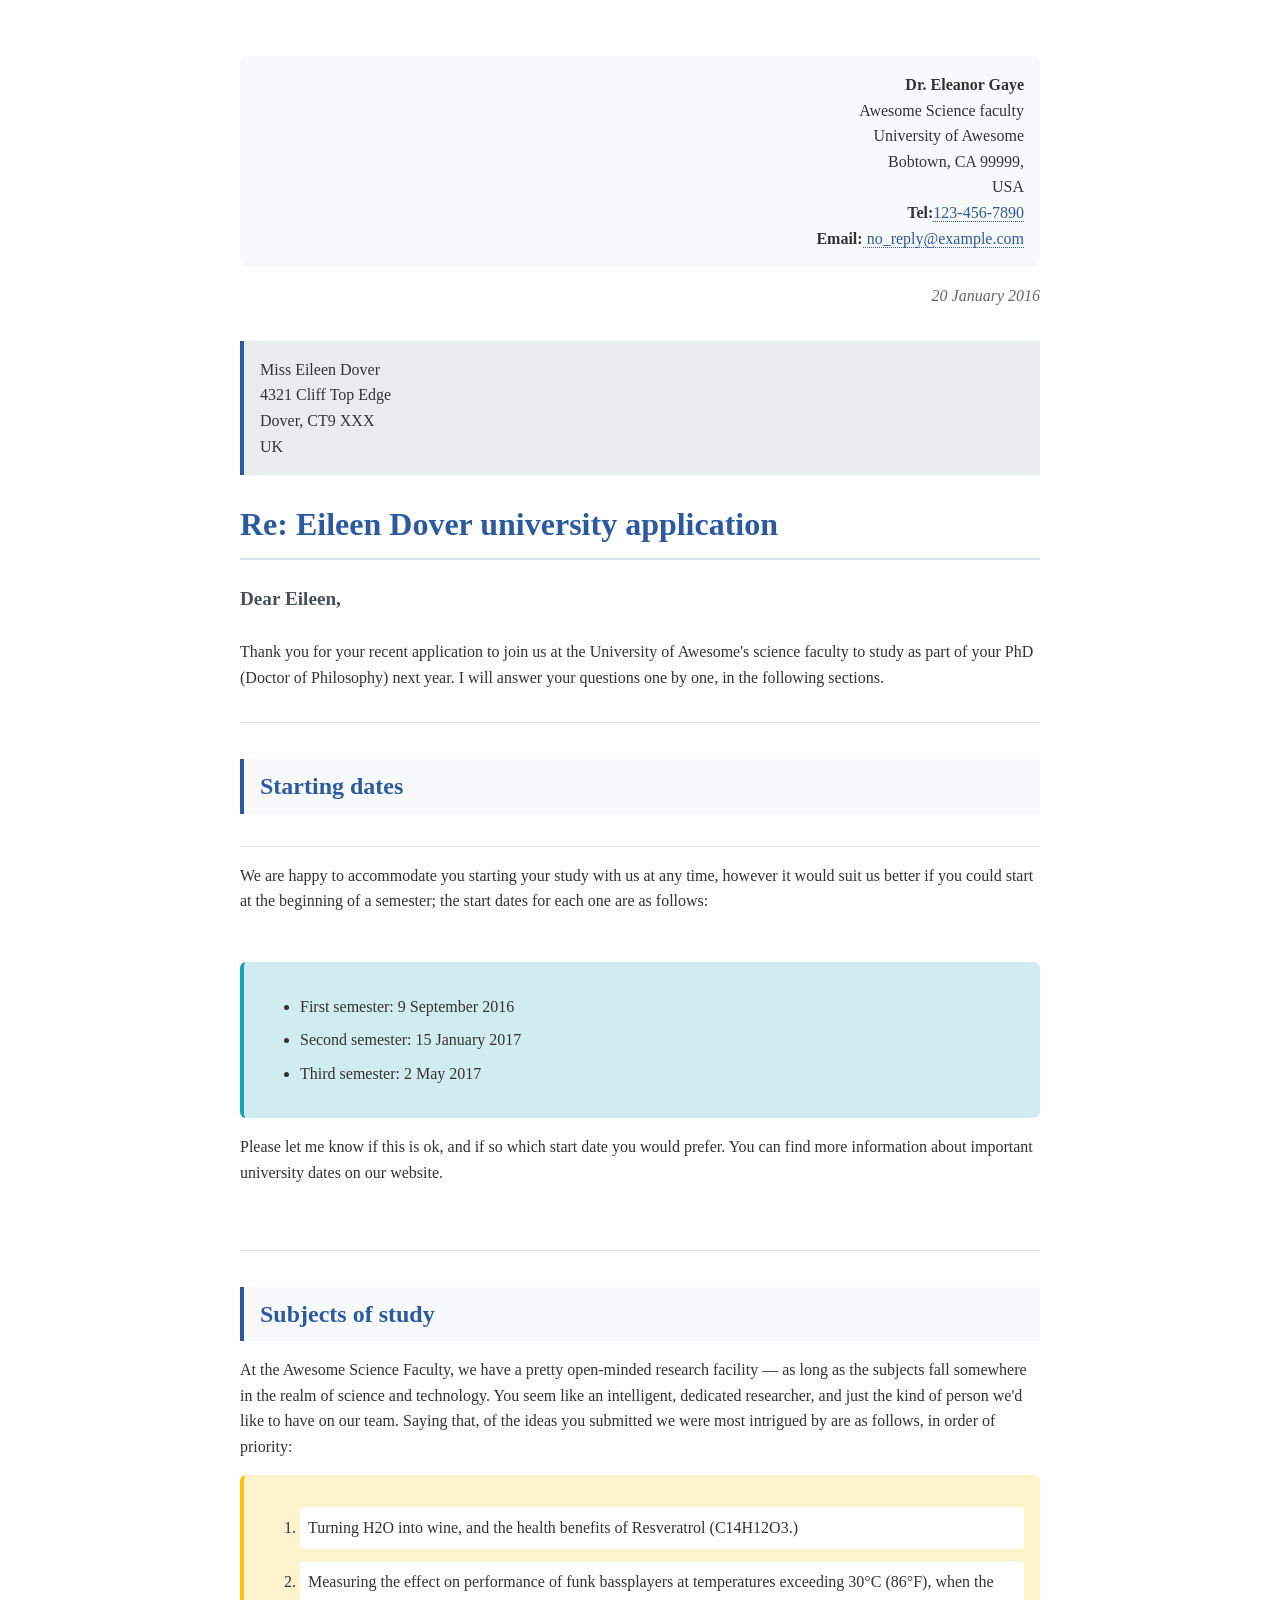
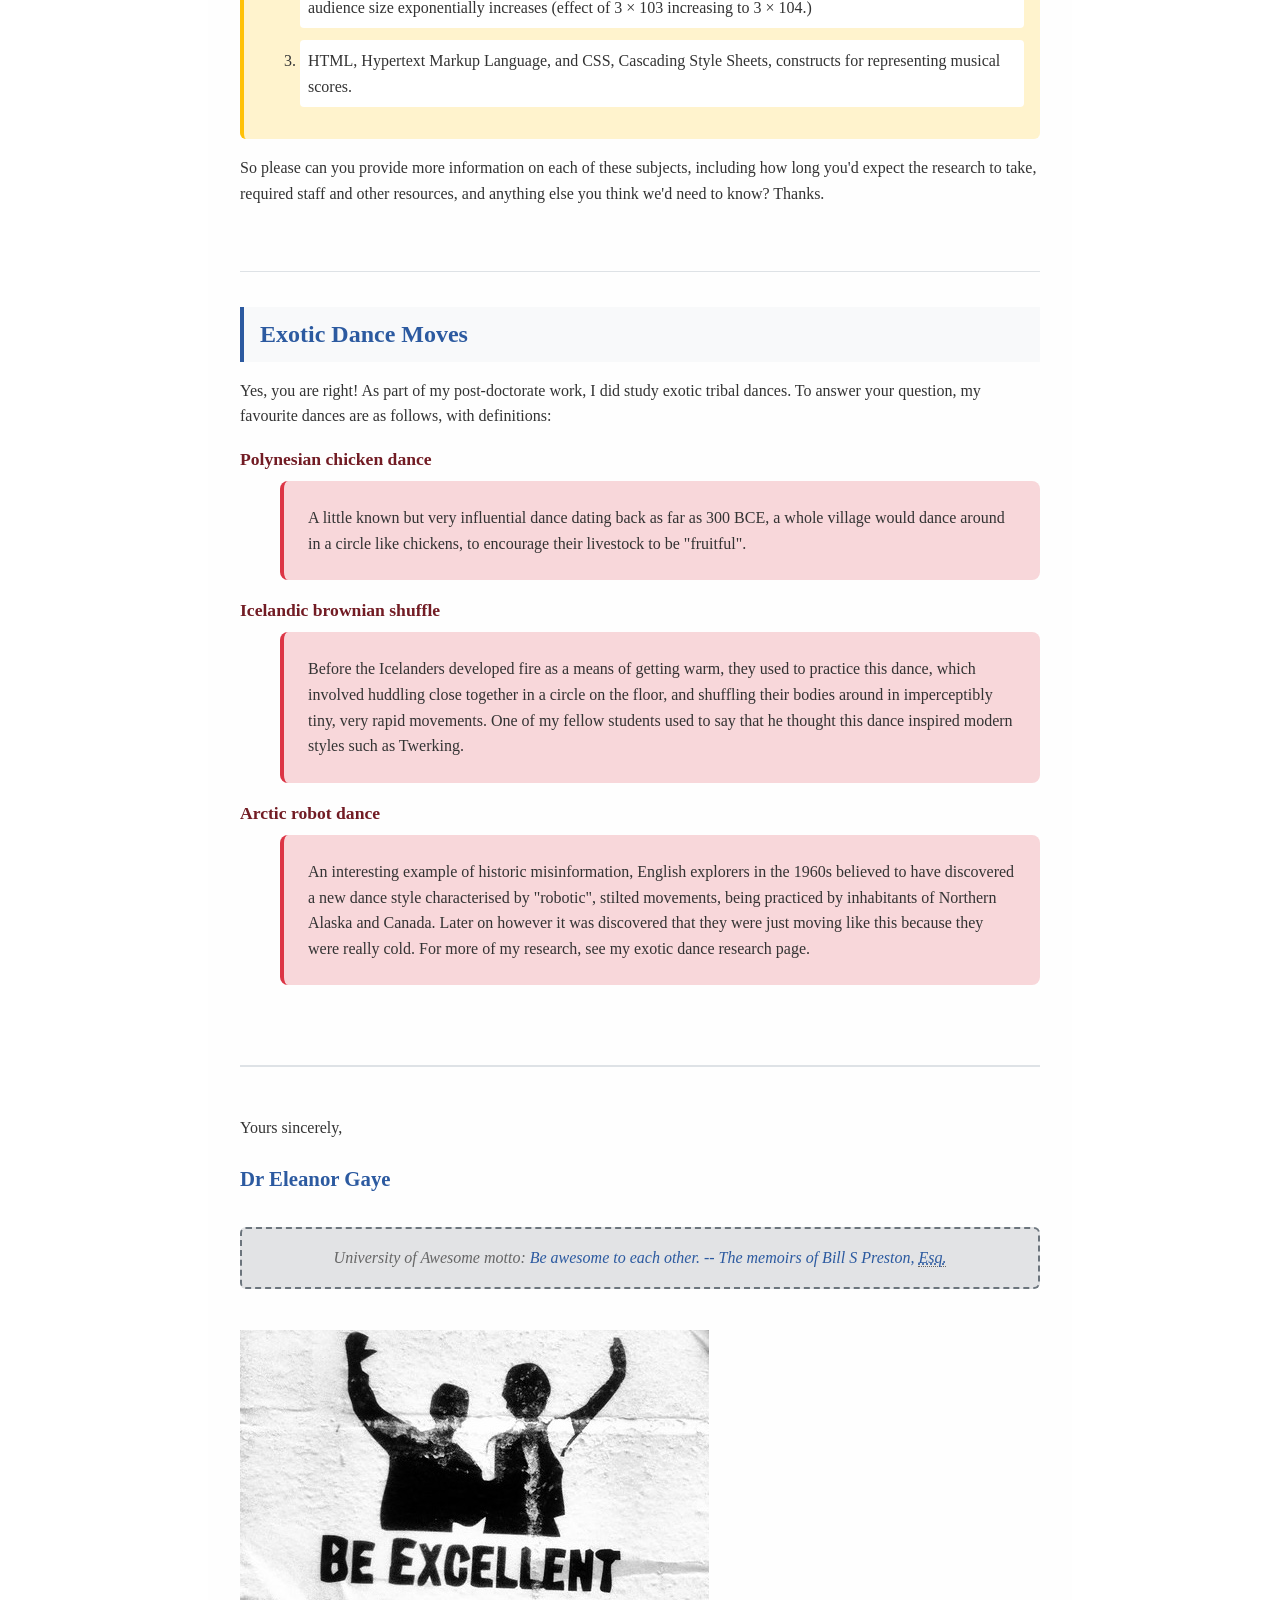
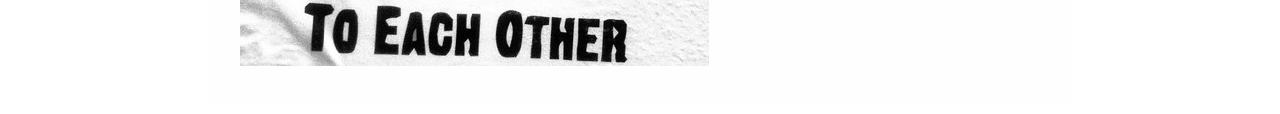
==== smoot-umd/tutorial_1/tutorial_1.html @ cbf552de "Add files via upload" ====
<!DOCTYPE html>
<html lang="en">
    <head>
        <link href="tutorial_1_letter_styles.css" rel="stylesheet" type="text/css">
    <title>Awesome Science Faculty Application</title>
<meta charset="utf-8">
<meta name="author" content="Dr. Eleanor Gaye">    
</head>
<body>
    <div class="letter-document">
<p class="sender-info"><strong>Dr. Eleanor Gaye</strong><br>
Awesome Science faculty<br>
University of Awesome<br>
Bobtown, CA 99999,<br>
USA<br>
<strong>Tel:</strong><a href="tel:123-456-7890" class="letter-link">123-456-7890</a><br>
<strong>Email:</strong><a href="mailto:no_reply@example.com" class="letter-link"> no_reply@example.com</a><br>
</p>
<p class="letter-date">20 January 2016</p>
<p class="recipient-info">
Miss Eileen Dover<br>
4321 Cliff Top Edge<br>
Dover, CT9 XXX<br>
UK
</p>

<h1 class="letter-subject letter-header">Re: Eileen Dover university application</h1>
<p class="letter-greeting letter-paragraph">Dear Eileen,</p>
<p>
Thank you for your recent application to join us at the University of Awesome's science faculty to study as part of your PhD (Doctor of Philosophy) next year. I will answer your questions one by one, in the following sections.
</p>
<div class="content-section">
<h2 class="section-heading">
Starting dates
</h2>
<p class="content-section">We are happy to accommodate you starting your study with us at any time, however it would suit us better if you could start at the beginning of a semester; the start dates for each one are as follows:
</p>
<div class="semester-dates">
<ul>
<li>First semester: 9 September 2016</li>
<li>Second semester: 15 January 2017</li>
<li>Third semester: 2 May 2017</li>
</ul>
</div>
<p>Please let me know if this is ok, and if so which start date you would prefer.
You can find more information about important university dates on our website.</p>
</div>
<div class="content-section">
<h2 class="section-heading">Subjects of study</h2>

<p>At the Awesome Science Faculty, we have a pretty open-minded research facility — as long as the subjects fall somewhere in the realm of science and technology. You seem like an intelligent, dedicated researcher, and just the kind of person we'd like to have on our team. Saying that, of the ideas you submitted we were most intrigued by are as follows, in order of priority:</p>
<div class="priority-list">
<ol>
    <li>Turning H2O into wine, and the health benefits of Resveratrol (C14H12O3.)</li>
    <li>Measuring the effect on performance of funk bassplayers at temperatures exceeding 30°C (86°F), when the audience size exponentially increases (effect of 3 × 103 increasing to 3 × 104.)</li>
    <li>HTML, Hypertext Markup Language, and CSS, Cascading Style Sheets, constructs for representing musical scores.</li>
</ol>
</div>
<p>
    So please can you provide more information on each of these subjects, including how long you'd expect the research to take, required staff and other resources, and anything else you think we'd need to know? Thanks.
</p>
</div>
<div class="content-section">
<h2 class="section-heading">Exotic Dance Moves</h2>
<p>
Yes, you are right! As part of my post-doctorate work, I did study exotic tribal dances. To answer your question, my favourite dances are as follows, with definitions:
</p>
<dl>
    <dt class="dance-term">Polynesian chicken dance</dt>
<dd class="dance-definitions">A little known but very influential dance dating back as far as 300 BCE, a whole village would dance around in a circle like chickens, to encourage their livestock to be "fruitful".
    </dd>
    <dt class="dance-term">Icelandic brownian shuffle</dt>
<dd class="dance-definitions">Before the Icelanders developed fire as a means of getting warm, they used to practice this dance, which involved huddling close together in a circle on the floor, and shuffling their bodies around in imperceptibly tiny, very rapid movements. One of my fellow students used to say that he thought this dance inspired modern styles such as Twerking.
    </dd>
<dt class="dance-term">Arctic robot dance</dt>
<dd class="dance-definitions">An interesting example of historic misinformation, English explorers in the 1960s believed to have discovered a new dance style characterised by "robotic", stilted movements, being practiced by inhabitants of Northern Alaska and Canada. Later on however it was discovered that they were just moving like this because they were really cold.
For more of my research, see my exotic dance research page.</dd>
</dl>
</div>
<div class="letter-closing">
<p>Yours sincerely,</p>

<p class="signature">Dr Eleanor Gaye</p>

<p class="citation university-motto">University of Awesome motto: <span class="inline-quote">Be awesome to each other.</> -- The memoirs of Bill S Preston, <abbr title="Esquire" class="abbreviation">Esq.</abbr></p><br>
<a href="bill-and-ted-image.jpg" target="_blank" width="200" height="100"><img src="bill-and-ted-image.jpg" alt="Bill and Ted image"></a>
</div>
</div>
</body>
</html>
---- smoot-umd/tutorial_1/tutorial_1_letter_styles.css ----
/* =====================================================
   TUTORIAL 2: CSS DETECTIVE CHALLENGE
   =====================================================
   
   Add the correct CSS classes to your HTML 
   letter so it matches this styling specification.
   
   Look at each selector below and figure out what HTML
   elements need which classes to make this work
 
   ===================================================== */

/* DOCUMENT FOUNDATION */
.letter-document {
    max-width: 800px;
    margin: 0 auto;
    padding: 2rem;
    font-family: Georgia, 'Times New Roman', serif;
    line-height: 1.6;
    color: #333;
    background-color: #fefefe;
}

/* LETTER HEADER STYLING */
.letter-header {
    border-bottom: 3px solid #2c5aa0;
    margin-bottom: 2rem;
    padding-bottom: 1rem;
}

.sender-info {
    text-align: right;
    background-color: #f8f9fa;
    padding: 1rem;
    border-radius: 8px;
    margin-bottom: 1rem;
}

.letter-date {
    text-align: right;
    font-style: italic;
    color: #666;
    margin-bottom: 2rem;
}

.recipient-info {
    background-color: #e9ecef;
    padding: 1rem;
    border-left: 4px solid #2c5aa0;
    margin-bottom: 1.5rem;
}

/* MAIN CONTENT STYLING */
.letter-subject {
    color: #2c5aa0;
    border-bottom: 2px solid #dee2e6;
    padding-bottom: 0.5rem;
    margin-bottom: 1.5rem;
}

.letter-greeting {
    font-size: 1.2rem;
    font-weight: bold;
    color: #495057;
}

.letter-paragraph {
    margin: 1.5rem 0;
}

/* SECTION STYLING */
.content-section {
    margin: 2rem 0;
    padding: 1rem 0;
    border-top: 1px solid #dee2e6;
}

.section-heading {
    color: #2c5aa0;
    background-color: #f8f9fa;
    padding: 0.5rem 1rem;
    border-left: 4px solid #2c5aa0;
    margin-bottom: 1rem;
}

/* LIST STYLING */
.priority-list {
    background-color: #fff3cd;
    padding: 1rem;
    border-radius: 6px;
    border-left: 4px solid #ffc107;
}

.priority-list li {
    margin-bottom: 0.75rem;
    padding: 0.5rem;
    background-color: white;
    border-radius: 4px;
}

.semester-dates {
    background-color: #d1ecf1;
    padding: 1rem;
    border-radius: 6px;
    border-left: 4px solid #17a2b8;
}

.semester-dates li {
    margin-bottom: 0.5rem;
    font-weight: 500;
}

/* DEFINITION LIST STYLING */
.dance-definitions {
    background-color: #f8d7da;
    padding: 1.5rem;
    border-radius: 8px;
    border-left: 4px solid #dc3545;
}

.dance-term {
    font-weight: bold;
    color: #721c24;
    font-size: 1.1rem;
    margin-top: 1rem;
    margin-bottom: 0.5rem;
}

.dance-definition {
    margin-left: 1rem;
    padding: 0.75rem;
    background-color: white;
    border-radius: 4px;
    margin-bottom: 1rem;
}

/* LETTER CLOSING */
.letter-closing {
    margin-top: 3rem;
    padding-top: 2rem;
    border-top: 2px solid #dee2e6;
}

.closing-phrase {
    font-style: italic;
    margin-bottom: 2rem;
}

.signature {
    font-size: 1.3rem;
    font-weight: bold;
    color: #2c5aa0;
    margin-bottom: 2rem;
}

.university-motto {
    background-color: #e2e3e5;
    padding: 1rem;
    border-radius: 6px;
    text-align: center;
    font-style: italic;
    border: 2px dashed #6c757d;
}

/* LINK STYLING */
.letter-link {
    color: #2c5aa0;
    text-decoration: none;
    border-bottom: 1px dotted #2c5aa0;
}

.letter-link:focus {
    outline: 2px solid #ffc107;
    outline-offset: 2px;
}

/* EMPHASIS AND FORMATTING */
.abbreviation {
    border-bottom: 1px dotted #666;
    cursor: help;
}

.subscript, .superscript {
    font-size: 0.8em;
}

.emphasis {
    background-color: #fff3cd;
    padding: 0.1rem 0.2rem;
    border-radius: 2px;
}

.citation {
    font-style: italic;
    color: #666;
}

.inline-quote {
    font-style: italic;
    color: #2c5aa0;
}

/* RESPONSIVE DESIGN */
@media (max-width: 600px) {
    .letter-document {
        padding: 1rem;
    }
    
    .sender-info,
    .recipient-info {
        padding: 0.75rem;
    }
    
    .letter-subject {
        font-size: 1.3rem;
    }
}
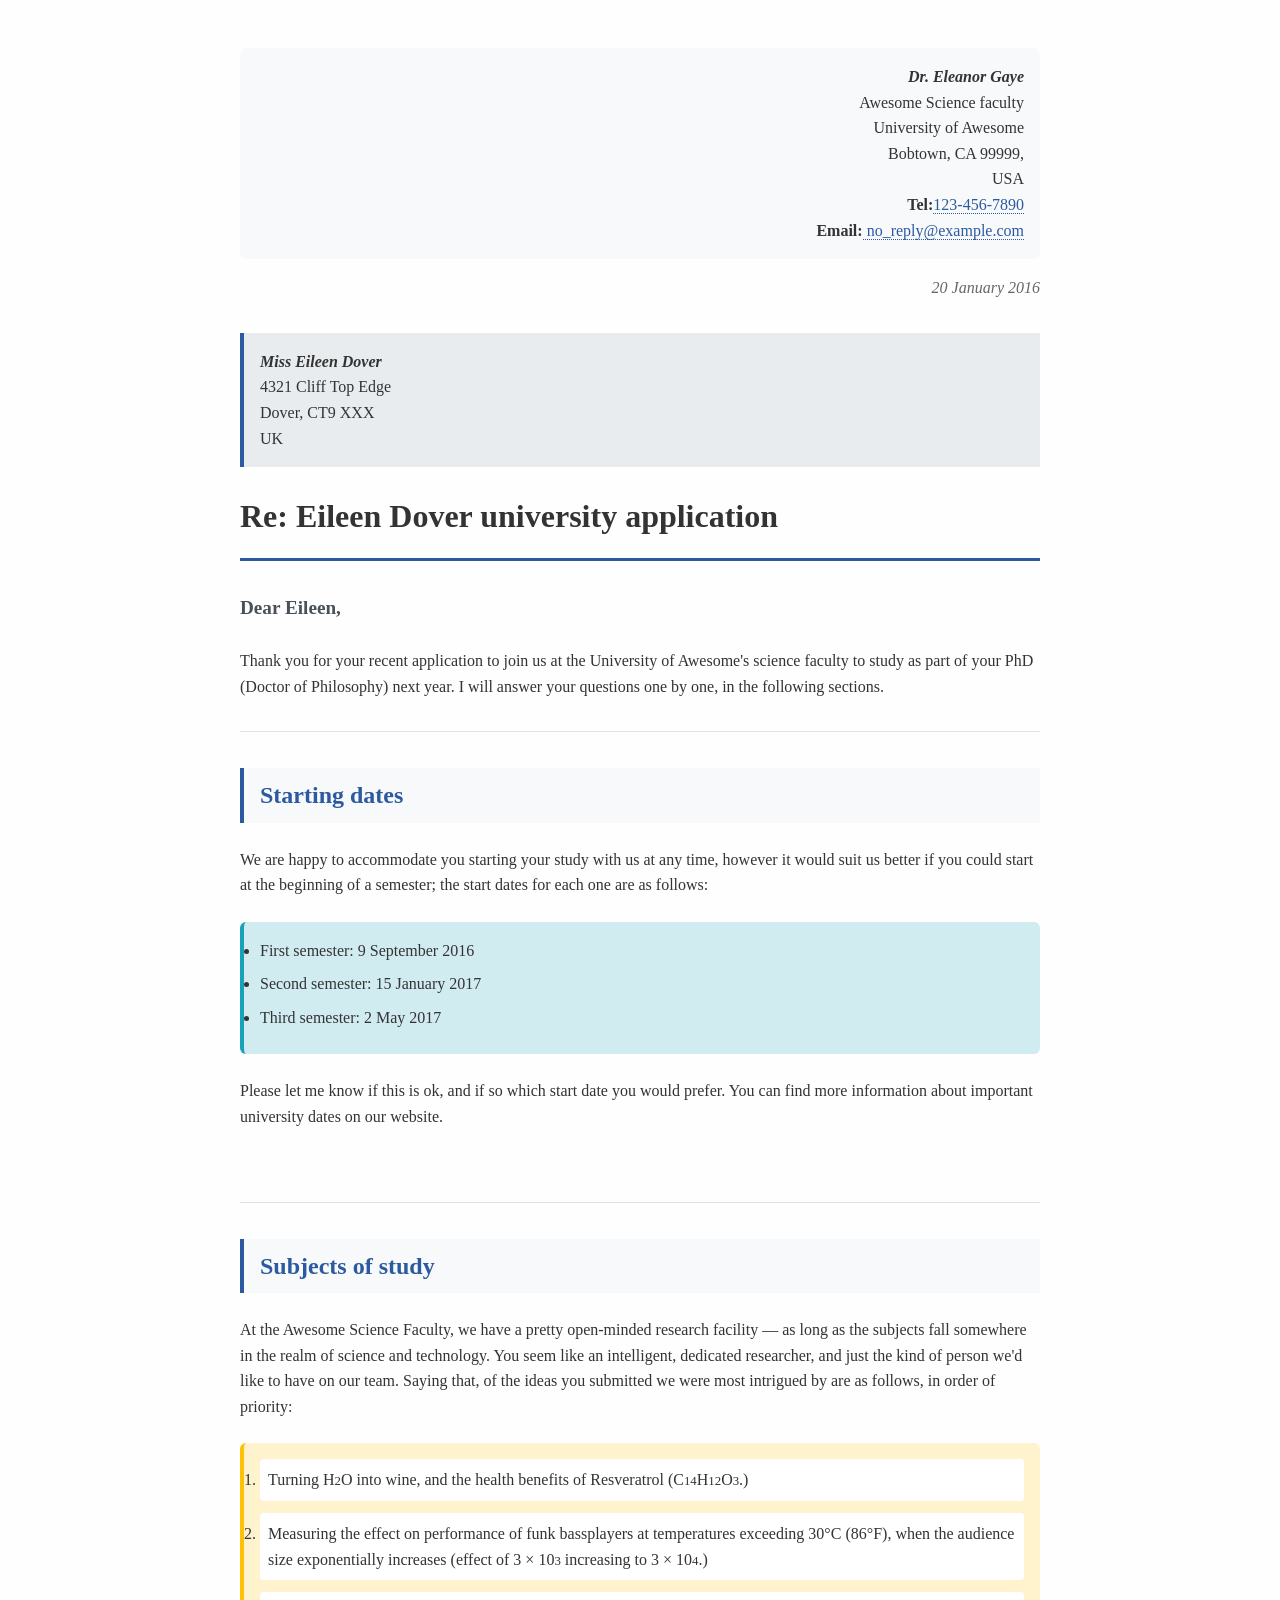
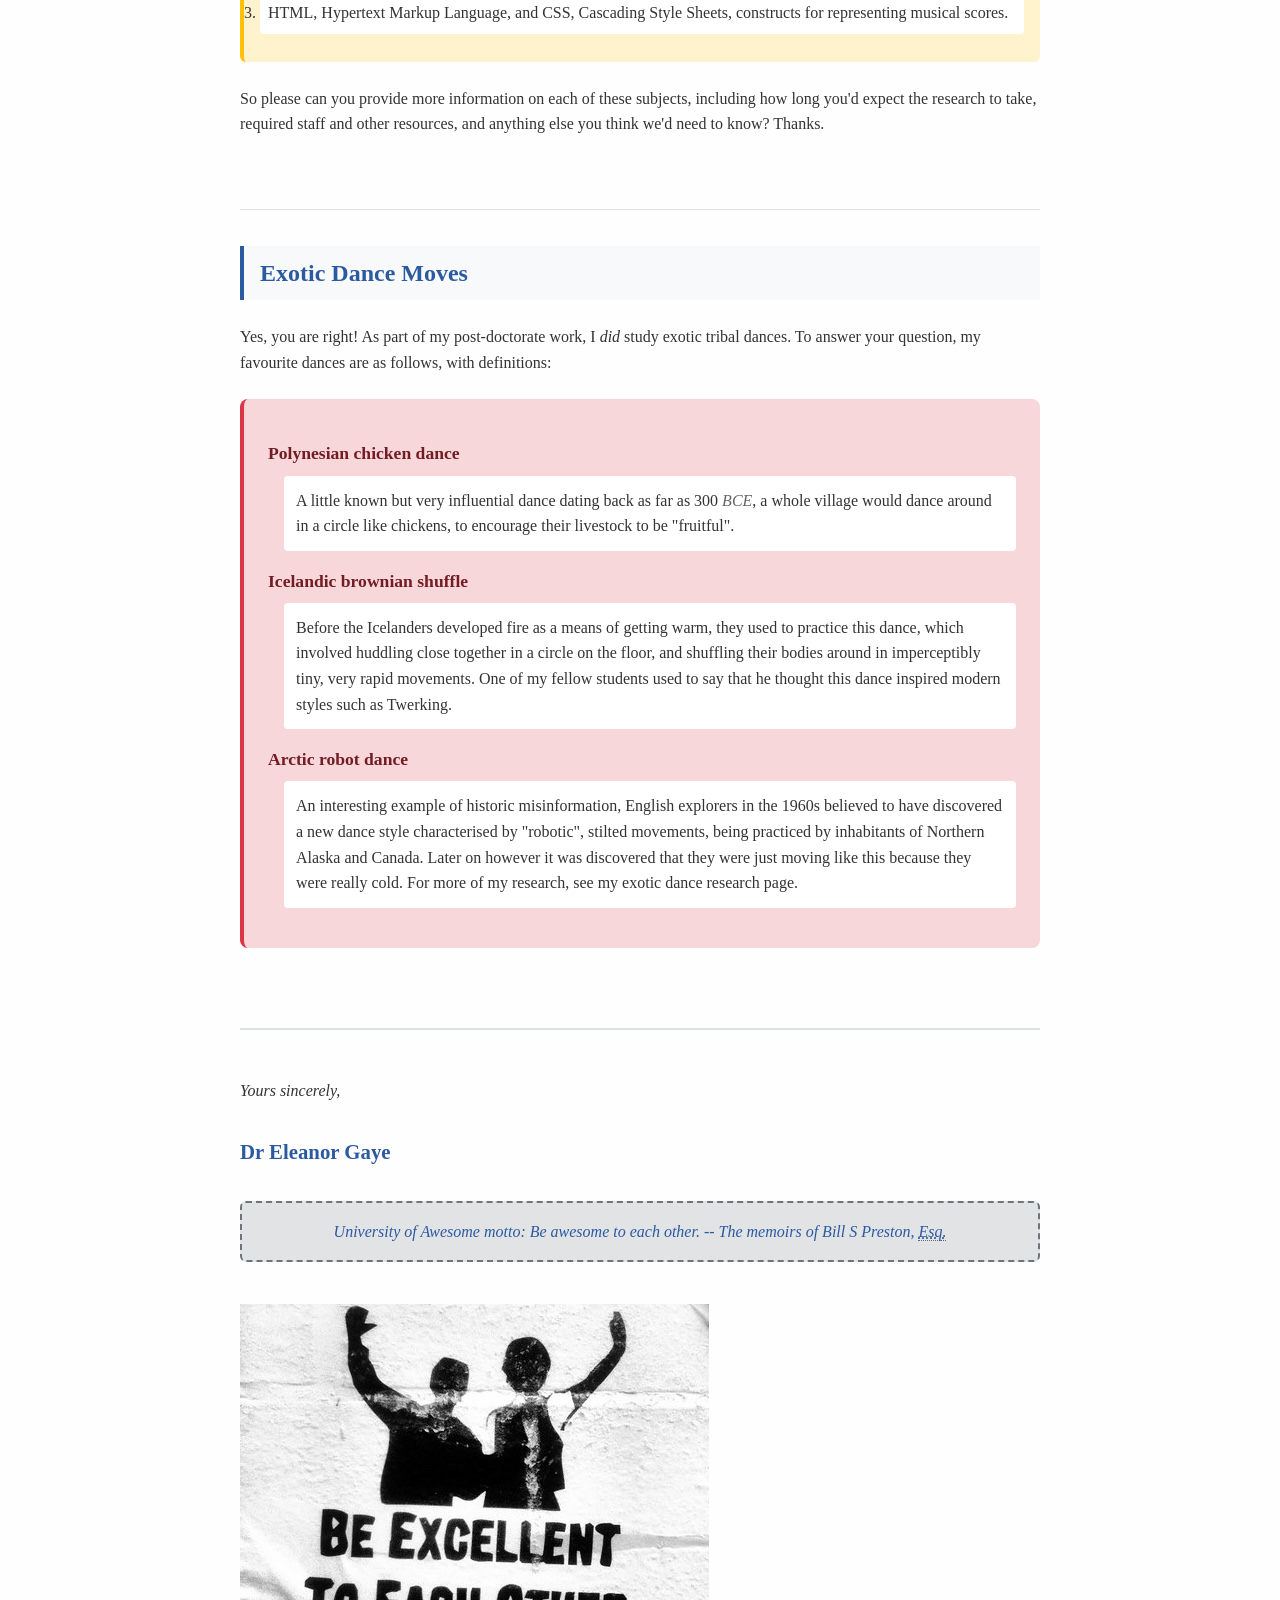
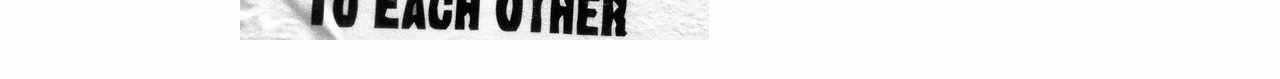
==== commit dfd530a4: "Refactor HTML structure and improve formatting" ====
--- a/smoot-umd/tutorial_1/tutorial_1.html
+++ b/smoot-umd/tutorial_1/tutorial_1.html
@@ -6,85 +6,80 @@
 <meta charset="utf-8">
 <meta name="author" content="Dr. Eleanor Gaye">    
 </head>
-<body>
-    <div class="letter-document">
-<p class="sender-info"><strong>Dr. Eleanor Gaye</strong><br>
+<body class="letter-document">
+<p class="sender-info"><strong><em>Dr. Eleanor Gaye</em></strong><br>
 Awesome Science faculty<br>
 University of Awesome<br>
 Bobtown, CA 99999,<br>
 USA<br>
-<strong>Tel:</strong><a href="tel:123-456-7890" class="letter-link">123-456-7890</a><br>
-<strong>Email:</strong><a href="mailto:no_reply@example.com" class="letter-link"> no_reply@example.com</a><br>
+<strong>Tel:</strong><a href="tel:123-456-7890" class="letter-link"><span class="letter-link">123-456-7890</span></a><br>
+<strong>Email:</strong><a href="mailto:no_reply@example.com" class="letter-link"> <span class="letter-link">no_reply@example.com</span></a><br>
 </p>
 <p class="letter-date">20 January 2016</p>
 <p class="recipient-info">
-Miss Eileen Dover<br>
+<strong><em>Miss Eileen Dover</em></strong><br>
 4321 Cliff Top Edge<br>
 Dover, CT9 XXX<br>
 UK
 </p>
 
-<h1 class="letter-subject letter-header">Re: Eileen Dover university application</h1>
-<p class="letter-greeting letter-paragraph">Dear Eileen,</p>
-<p>
-Thank you for your recent application to join us at the University of Awesome's science faculty to study as part of your PhD (Doctor of Philosophy) next year. I will answer your questions one by one, in the following sections.
+<h1 class="letter-header">Re: Eileen Dover university application</h1>
+<p class="letter-greeting">Dear Eileen,</p>
+<p class="letter-paragraph">
+Thank you for your recent application to join us at the University of Awesome's science faculty to study as part of your <abbr>PhD</abbr> (Doctor of Philosophy) next year. I will answer your questions one by one, in the following sections.
 </p>
 <div class="content-section">
 <h2 class="section-heading">
 Starting dates
 </h2>
-<p class="content-section">We are happy to accommodate you starting your study with us at any time, however it would suit us better if you could start at the beginning of a semester; the start dates for each one are as follows:
+<p class="letter-paragraph">We are happy to accommodate you starting your study with us at any time, however it would suit us better if you could start at the beginning of a semester; the start dates for each one are as follows:
 </p>
-<div class="semester-dates">
-<ul>
+<ul class="semester-dates">
 <li>First semester: 9 September 2016</li>
 <li>Second semester: 15 January 2017</li>
 <li>Third semester: 2 May 2017</li>
 </ul>
-</div>
-<p>Please let me know if this is ok, and if so which start date you would prefer.
+<p class="letter-paragraph">Please let me know if this is ok, and if so which start date you would prefer.
 You can find more information about important university dates on our website.</p>
 </div>
 <div class="content-section">
 <h2 class="section-heading">Subjects of study</h2>
 
-<p>At the Awesome Science Faculty, we have a pretty open-minded research facility — as long as the subjects fall somewhere in the realm of science and technology. You seem like an intelligent, dedicated researcher, and just the kind of person we'd like to have on our team. Saying that, of the ideas you submitted we were most intrigued by are as follows, in order of priority:</p>
-<div class="priority-list">
-<ol>
-    <li>Turning H2O into wine, and the health benefits of Resveratrol (C14H12O3.)</li>
-    <li>Measuring the effect on performance of funk bassplayers at temperatures exceeding 30°C (86°F), when the audience size exponentially increases (effect of 3 × 103 increasing to 3 × 104.)</li>
+<p class="letter-paragraph">At the Awesome Science Faculty, we have a pretty open-minded research facility — as long as the subjects fall somewhere in the realm of science and technology. You seem like an intelligent, dedicated researcher, and just the kind of person we'd like to have on our team. Saying that, of the ideas you submitted we were most intrigued by are as follows, in order of priority:</p>
+
+<ol class="priority-list">
+    <li>Turning H<span class="subscript">2</span>O into wine, and the health benefits of Resveratrol (C<span class="subscript">14</span>H<span class="subscript">12</span>O<span class="subscript">3</span>.)</li>
+    <li>Measuring the effect on performance of funk bassplayers at temperatures exceeding 30°C (86°F), when the audience size exponentially increases (effect of 3 × 10<span class="superscript">3</span> increasing to 3 × 10<span class="superscript">4</span>.)</li>
     <li>HTML, Hypertext Markup Language, and CSS, Cascading Style Sheets, constructs for representing musical scores.</li>
 </ol>
-</div>
-<p>
+<p class="letter-paragraph">
     So please can you provide more information on each of these subjects, including how long you'd expect the research to take, required staff and other resources, and anything else you think we'd need to know? Thanks.
 </p>
 </div>
 <div class="content-section">
 <h2 class="section-heading">Exotic Dance Moves</h2>
-<p>
-Yes, you are right! As part of my post-doctorate work, I did study exotic tribal dances. To answer your question, my favourite dances are as follows, with definitions:
+<p class="letter-paragraph">
+Yes, you are right! As part of my post-doctorate work, I <em>did</em> study exotic tribal dances. To answer your question, my favourite dances are as follows, with definitions:
 </p>
-<dl>
+<dl class="dance-definitions">
     <dt class="dance-term">Polynesian chicken dance</dt>
-<dd class="dance-definitions">A little known but very influential dance dating back as far as 300 BCE, a whole village would dance around in a circle like chickens, to encourage their livestock to be "fruitful".
+<dd class="dance-definition">A little known but very influential dance dating back as far as 300 <span class="citation">BCE</span>, a whole village would dance around in a circle like chickens, to encourage their livestock to be "fruitful".
     </dd>
     <dt class="dance-term">Icelandic brownian shuffle</dt>
-<dd class="dance-definitions">Before the Icelanders developed fire as a means of getting warm, they used to practice this dance, which involved huddling close together in a circle on the floor, and shuffling their bodies around in imperceptibly tiny, very rapid movements. One of my fellow students used to say that he thought this dance inspired modern styles such as Twerking.
+<dd class="dance-definition">Before the Icelanders developed fire as a means of getting warm, they used to practice this dance, which involved huddling close together in a circle on the floor, and shuffling their bodies around in imperceptibly tiny, very rapid movements. One of my fellow students used to say that he thought this dance inspired modern styles such as Twerking.
     </dd>
 <dt class="dance-term">Arctic robot dance</dt>
-<dd class="dance-definitions">An interesting example of historic misinformation, English explorers in the 1960s believed to have discovered a new dance style characterised by "robotic", stilted movements, being practiced by inhabitants of Northern Alaska and Canada. Later on however it was discovered that they were just moving like this because they were really cold.
+<dd class="dance-definition">An interesting example of historic misinformation, English explorers in the 1960s believed to have discovered a new dance style characterised by "robotic", stilted movements, being practiced by inhabitants of Northern Alaska and Canada. Later on however it was discovered that they were just moving like this because they were really cold.
 For more of my research, see my exotic dance research page.</dd>
 </dl>
 </div>
 <div class="letter-closing">
-<p>Yours sincerely,</p>
+<p class="closing-phrase">Yours sincerely,</p>
 
 <p class="signature">Dr Eleanor Gaye</p>
 
-<p class="citation university-motto">University of Awesome motto: <span class="inline-quote">Be awesome to each other.</> -- The memoirs of Bill S Preston, <abbr title="Esquire" class="abbreviation">Esq.</abbr></p><br>
+<p class="citation inline-quote university-motto">University of Awesome motto: Be awesome to each other. -- The memoirs of Bill S Preston, <abbr title="Esquire" class="abbreviation">Esq.</abbr></p><br>
 <a href="bill-and-ted-image.jpg" target="_blank" width="200" height="100"><img src="bill-and-ted-image.jpg" alt="Bill and Ted image"></a>
 </div>
-</div>
 </body>
-</html>+</html>
